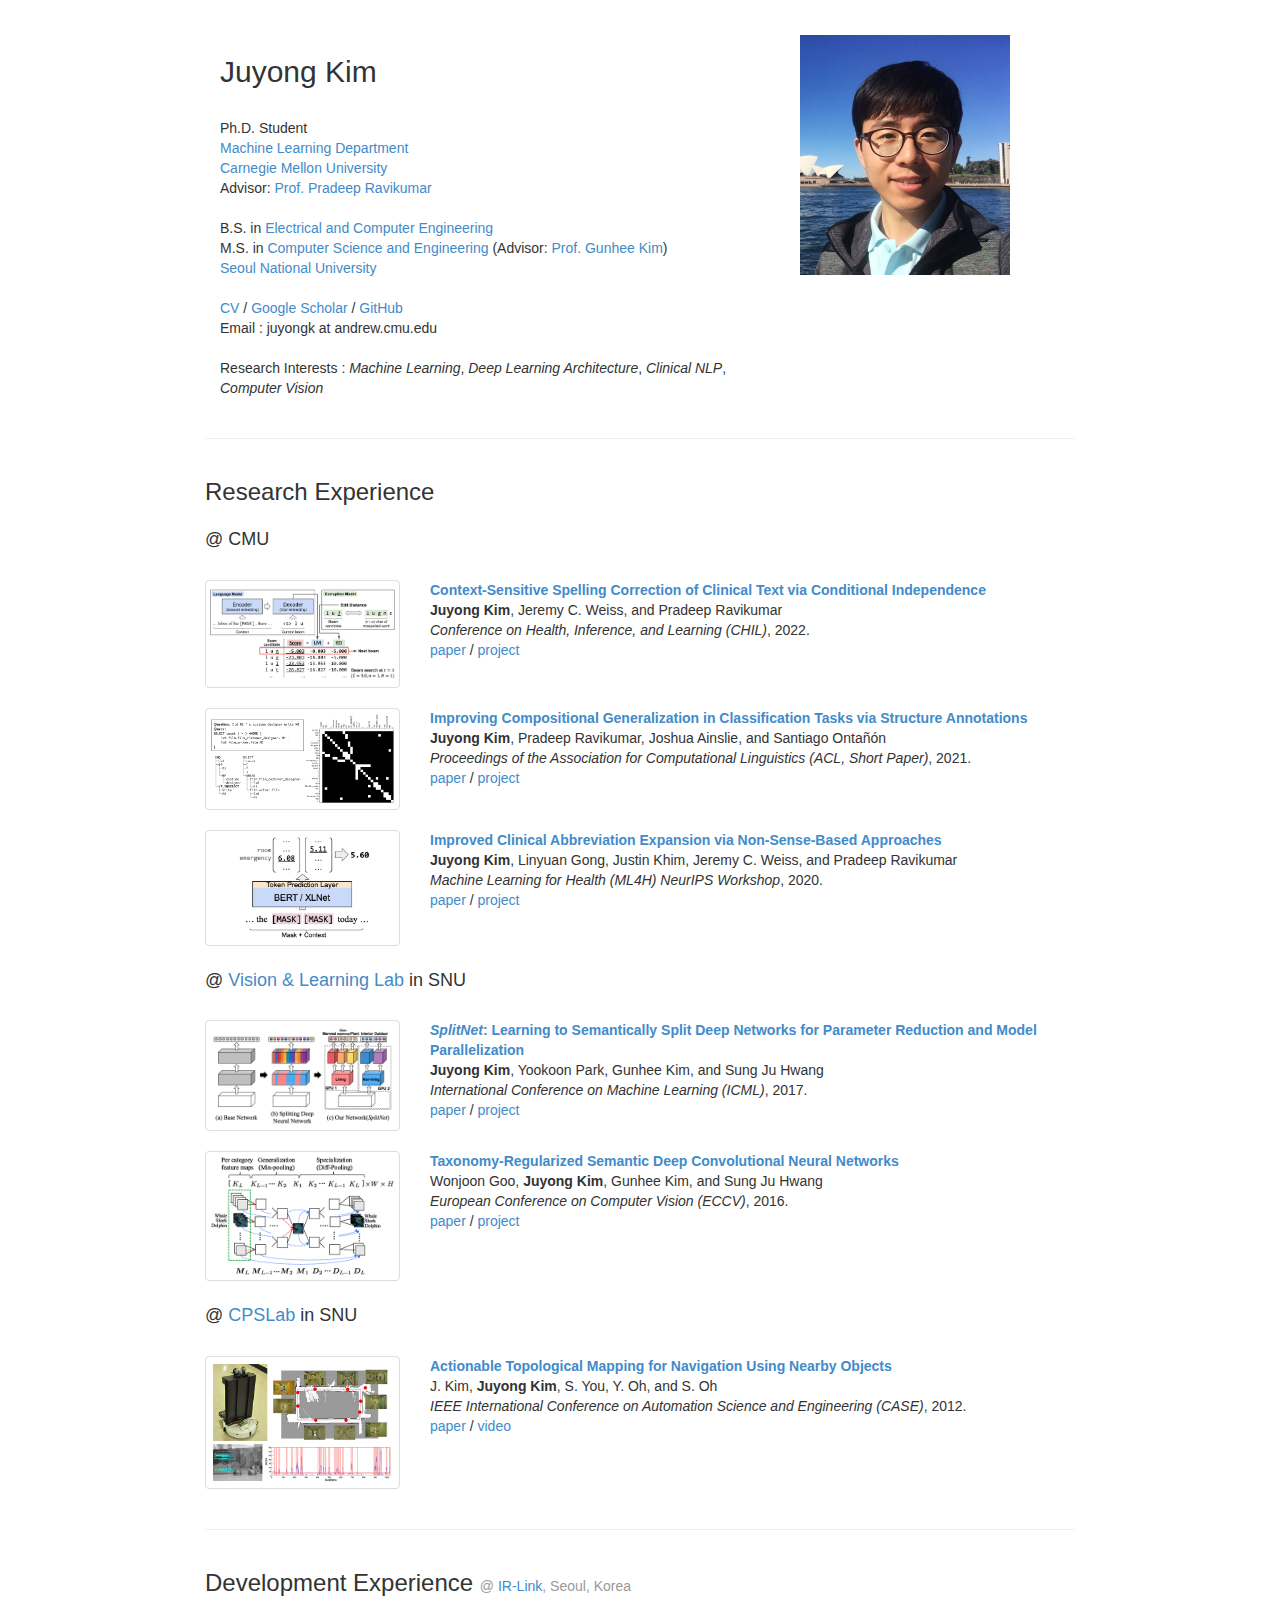
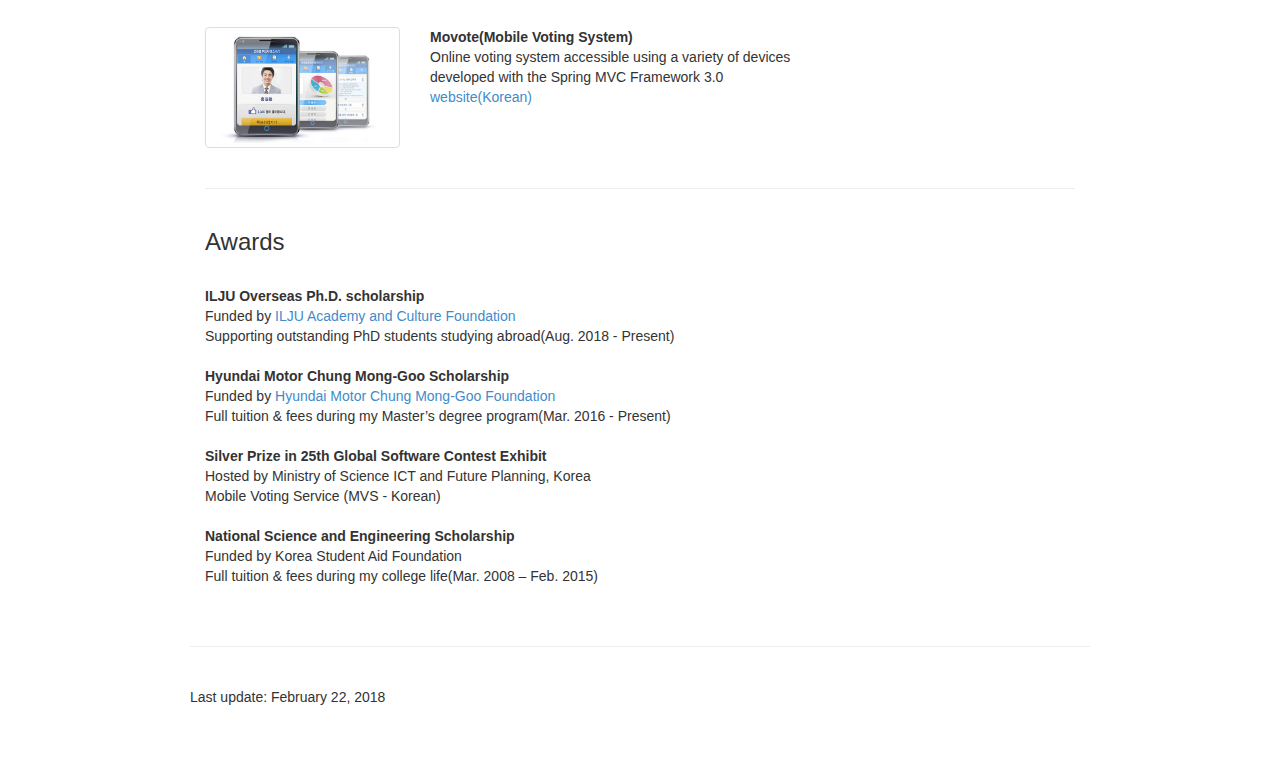
==== index.html @ 44b8b712 "Change the Google Analytics script" ====
<!DOCTYPE html>
<html lang="en">
  <head>
    <!-- Google tag (gtag.js) -->
    <script async src="https://www.googletagmanager.com/gtag/js?id=G-S543F03MK9"></script>
    <script>
      window.dataLayer = window.dataLayer || [];
      function gtag(){dataLayer.push(arguments);}
      gtag('js', new Date());

      gtag('config', 'G-S543F03MK9');
    </script>
    <!-- Google tag (gtag.js) -->


    <meta charset="utf-8">
    <meta name="viewport" content="width=device-width, initial-scale=1.0">
    <meta name="description" content="">
    <meta name="author" content="">
    <!-- <link rel="shortcut icon" href="../../assets/ico/favicon.png"> -->

    <title>Juyong Kim</title>

    <!-- Bootstrap core CSS -->
    <link href="css/bootstrap.css" rel="stylesheet">

    <!-- Custom styles for this template -->
    <link href="main.css" rel="stylesheet">
    <!--<script type="text/javascript" id="clustrmaps" src="//cdn.clustrmaps.com/map_v2.js?d=96_cPsU0hobTwkvz5TE65OElBK1GlwPvk51w9wGRAAQ"></script>-->

    <!-- HTML5 shim and Respond.js IE8 support of HTML5 elements and media queries -->
    <!--[if lt IE 9]>
      <script src="../../assets/js/html5shiv.js"></script>
      <script src="../../assets/js/respond.min.js"></script>
    <![endif]-->
  </head>

  <body>
    <div class="container">
		<br>

      <div class="row" style="padding: 15px 15px 0px 15px;">
        <div class="col-sm-8">
			<h2>Juyong Kim</h2>
			<br>
			Ph.D. Student<br>
			<a href="https://www.ml.cmu.edu/" target="">Machine Learning Department</a><br>
			<a href="https://www.cmu.edu/" target="_blank">Carnegie Mellon University</a><br>
			Advisor: <a href="https://www.cs.cmu.edu/~pradeepr/" target="_blank">Prof. Pradeep Ravikumar</a><br>
			<br>
			B.S. in <a href="http://ece.snu.ac.kr/en" target="_blank">Electrical and Computer Engineering</a><br>
      M.S. in <a href="http://cse.snu.ac.kr/en" target="_blank">Computer Science and Engineering</a> (Advisor: <a href="http://vision.snu.ac.kr/~gunhee/" target="_blank">Prof. Gunhee Kim</a>)<br>
			<a href="http://en.snu.ac.kr/" target="_blank">Seoul National University</a><br>
			<br>
			<a href="files/JuyongKim_CV_220331.pdf">CV</a> / <a href="https://scholar.google.com/citations?user=tvFPZ9kAAAAJ">Google Scholar</a> / <a href="https://github.com/dalgu90">GitHub</a> <br>
			Email : juyongk at andrew.cmu.edu<br>
			<br>
			Research Interests : <i>Machine Learning</i>, <i>Deep Learning Architecture</i>, <i>Clinical NLP</i>, <i>Computer Vision</i>
			<br>
		</div>
        <div class="col-sm-4">
			<img class="profile" src="imgs/jykim_170805.jpg"/>
		</div>
      </div>
      <!--
      <div class="row" style="padding: 0px 15px 0px 15px;">
        <div class="col-sm-12">
			I'm a Master student in Vision & Learning Lab at Computer Science Engineering, Seoul National University, doing research under supervision of <a href="http://www.cs.cmu.edu/~gunhee/">Gunhee Kim</a> and <a href="http://www.sungjuhwang.com/">Sung Ju Hwang</a>. My research interests cover <i>Artificial intelligence</i>, <i>Machine Learning</i>, <i>Deep Learning</i>, <i>Computer Vision</i>, <i>Robotics</i>, currently on applying semantic information to the Deep Convolutional Neural Network. Prior to working at the lab, I worked three years as a software engineer at IR-Link and ITWell, developing web and Windows applications. I received my B.S. degree in Electrical and Computer Engineering at Seoul National University.
        </div>
       </div>
       -->

      <hr>

	  <!-- <p class="text-warning" style="text-align: center;">Under Construction</p> -->
	  <!-- <hr> -->

      <h3>Research Experience</h3>
      <h4>@ CMU</h4>
      <br>
	  <div class="row">
		<div class="col-sm-3"><img class="thumbnail" src="imgs/thumb/cim.png"/></div>
		<div class="col-sm-9">
			<a href="https://proceedings.mlr.press/v174/kim22b/kim22b.pdf" target="_blank"><b>Context-Sensitive Spelling Correction of Clinical Text via Conditional Independence</b></a><br/>
			<b>Juyong Kim</b>, Jeremy C. Weiss, and Pradeep Ravikumar<br/>
			<em>Conference on Health, Inference, and Learning (CHIL)</em>, 2022.</br>
      <a href="https://proceedings.mlr.press/v174/kim22b/kim22b.pdf" target="_blank">paper</a> / <a href="https://github.com/dalgu90/cim-misspelling" target="_blank">project</a>
		</div>
      </div>
	  <div class="row">
		<div class="col-sm-3"><img class="thumbnail" src="imgs/thumb/comp_gen.png"/></div>
		<div class="col-sm-9">
			<a href="https://arxiv.org/pdf/2106.10434.pdf"><b>Improving Compositional Generalization in Classification Tasks via Structure Annotations</b></a><br/>
			<b>Juyong Kim</b>, Pradeep Ravikumar, Joshua Ainslie, and Santiago Ontañón<br/>
			<em>Proceedings of the Association for Computational Linguistics (ACL, Short Paper)</em>, 2021.</br>
			<a href="https://arxiv.org/pdf/2106.10434.pdf" target="_blank">paper</a> / <a href="#">project</a>
		</div>
      </div>
	  <div class="row">
		<div class="col-sm-3"><img class="thumbnail" src="imgs/thumb/abbr_exp.png"/></div>
		<div class="col-sm-9">
			<a href="https://github.com/dalgu90/abbr-exp-ml4h" target="_blank"><b>Improved Clinical Abbreviation Expansion via Non-Sense-Based Approaches</b></a><br/>
			<b>Juyong Kim</b>, Linyuan Gong, Justin Khim, Jeremy C. Weiss, and Pradeep Ravikumar<br/>
			<em>Machine Learning for Health (ML4H) NeurIPS Workshop</em>, 2020.</br>
			<a href="http://proceedings.mlr.press/v136/kim20a/kim20a.pdf" target="_blank">paper</a> / <a href="https://github.com/dalgu90/abbr-exp-ml4h" target="_blank">project</a>
		</div>
      </div>
      <h4>@ <a href="http://vision.snu.ac.kr/" target="_blank">Vision & Learning Lab</a> in SNU</h4>
      <br>
	  <div class="row">
		<div class="col-sm-3"><img class="thumbnail" src="imgs/thumb/splitnet.png"/></div>
		<div class="col-sm-9">
			<a href="http://vision.snu.ac.kr/projects/splitnet" target="_blank"><b><em>SplitNet</em>: Learning to Semantically Split Deep Networks for Parameter Reduction and Model Parallelization</b></a><br/>
			<b>Juyong Kim</b>, Yookoon Park, Gunhee Kim, and Sung Ju Hwang <br/>
			<em>International Conference on Machine Learning (ICML)</em>, 2017.</br>
			<a href="http://proceedings.mlr.press/v70/kim17b/kim17b.pdf" target="_blank">paper</a> / <a href="http://vision.snu.ac.kr/projects/splitnet" target="_blank">project</a>
		</div>
      </div>
	  <div class="row">
		<div class="col-sm-3"><img class="thumbnail" src="imgs/thumb/taxonomy.png"/></div>
		<div class="col-sm-9">
			<a href="https://github.com/hiwonjoon/eccv16-taxonomy" target="_blank"><b>Taxonomy-Regularized Semantic Deep Convolutional Neural Networks</b></a><br/>
			Wonjoon Goo, <b>Juyong Kim</b>, Gunhee Kim, and Sung Ju Hwang <br/>
			<em>European Conference on Computer Vision (ECCV)</em>, 2016.</br>
			<a href="files/eccv16_taxonomy.pdf" target="_blank">paper</a> / <a href="https://github.com/hiwonjoon/eccv16-taxonomy" target="_blank">project</a>
		</div>
      </div>
      <h4>@ <a href="http://cpslab.snu.ac.kr/" target="_blank">CPSLab</a> in SNU</h4>
      <br>
	  <div class="row">
		<div class="col-sm-3"><img class="thumbnail" src="imgs/thumb/atm.jpg"/></div>
		<div class="col-sm-9">
			<a href="http://ieeexplore.ieee.org/xpl/articleDetails.jsp?tp=&arnumber=6386367" target="_blank"><b>Actionable Topological Mapping for Navigation Using Nearby Objects</b></a><br/>
			J. Kim, <b>Juyong Kim</b>, S. You, Y. Oh, and S. Oh<br/>
			<em>IEEE International Conference on Automation Science and Engineering (CASE)</em>, 2012.</br>
			<a href="files/case2012_atm.pdf" target="_blank">paper</a> / <a href="http://www.youtube.com/watch?v=AiF22H_6h3o" target="_blank">video</a>
		</div>
      </div>

      <hr>

      <h3>Development Experience <small>@ <a href="http://english.irlink.co.kr/IRLINKWEB_ENG/index.jsp" target="_blank">IR-Link</a>, Seoul, Korea</small></h3>
      <br>
	  <div class="row">
		<div class="col-sm-3"><img class="thumbnail" src="imgs/thumb/MVS.jpg"/></div>
		<div class="col-sm-9">
			<b>Movote(Mobile Voting System)</b><br/>
			Online voting system accessible using a variety of devices<br/>
			developed with the Spring MVC Framework 3.0<br/>
			<a href="http://www.movote.co.kr/" target="_blank">website(Korean)</a>
		</div>
      </div>

      <hr>

      <h3>Awards</h3>
      <br>
	  <div class="row">
		<!-- <div class="col-sm-3">img</div> -->
		<div class="col-sm-12">
			<b>ILJU Overseas Ph.D. scholarship</b><br/>
			Funded by <a href="https://www.iljufoundation.org/" target="_blank">ILJU Academy and Culture Foundation</a><br/>
			Supporting outstanding PhD students studying abroad(Aug. 2018 - Present)
		</div>
      </div>
	  <div class="row">
		<!-- <div class="col-sm-3">img</div> -->
		<div class="col-sm-12">
			<b>Hyundai Motor Chung Mong-Goo Scholarship</b><br/>
			Funded by <a href="http://www.hyundai-cmkfoundation.org/" target="_blank">Hyundai Motor Chung Mong-Goo Foundation</a><br/>
			Full tuition & fees during my Master’s degree program(Mar. 2016 - Present)
		</div>
      </div>
	  <div class="row">
		<!-- <div class="col-sm-3">img</div> -->
		<div class="col-sm-12">
			<b>Silver Prize in 25th Global Software Contest Exhibit</b><br/>
			Hosted by Ministry of Science ICT and Future Planning, Korea<br/>
			Mobile Voting Service (MVS - Korean)
		</div>
      </div>
	  <div class="row">
		<!-- <div class="col-sm-3">img</div> -->
		<div class="col-sm-12">
			<b>National Science and Engineering Scholarship</b><br/>
			Funded by Korea Student Aid Foundation<br/>
			Full tuition & fees during my college life(Mar. 2008 – Feb. 2015)
		</div>
      </div>
	  <div class="row">

      <hr>

      <footer>
        <p>Last update: February 22, 2018</p>
      </footer>
    </div> <!-- /container -->


    <!-- Bootstrap core JavaScript
    ================================================== -->
    <!-- Placed at the end of the document so the pages load faster -->
	<script src="js/jquery-1.11.2.min.js"></script>
	<script src="js/bootstrap.min.js"></script>
  <a href="https://clustrmaps.com/site/19vmv" title="Visit tracker"><img src="//clustrmaps.com/map_v2.png?cl=ffffff&w=a&t=n&d=96_cPsU0hobTwkvz5TE65OElBK1GlwPvk51w9wGRAAQ" width="0" height="0"/></a>
  </body>
</html>
---- main.css ----
.container {
  max-width: 900px;
  padding-left: 15px;
  padding-right: 15px;
}

h4 {
  margin-top: 25px;
}
.row {
  margin-bottom: 20px;
}
.row .row {
  margin-top: 10px;
  margin-bottom: 0;
}

hr {
  margin-top: 40px;
  margin-bottom: 40px;
}

.profile{
	width:210px;
}
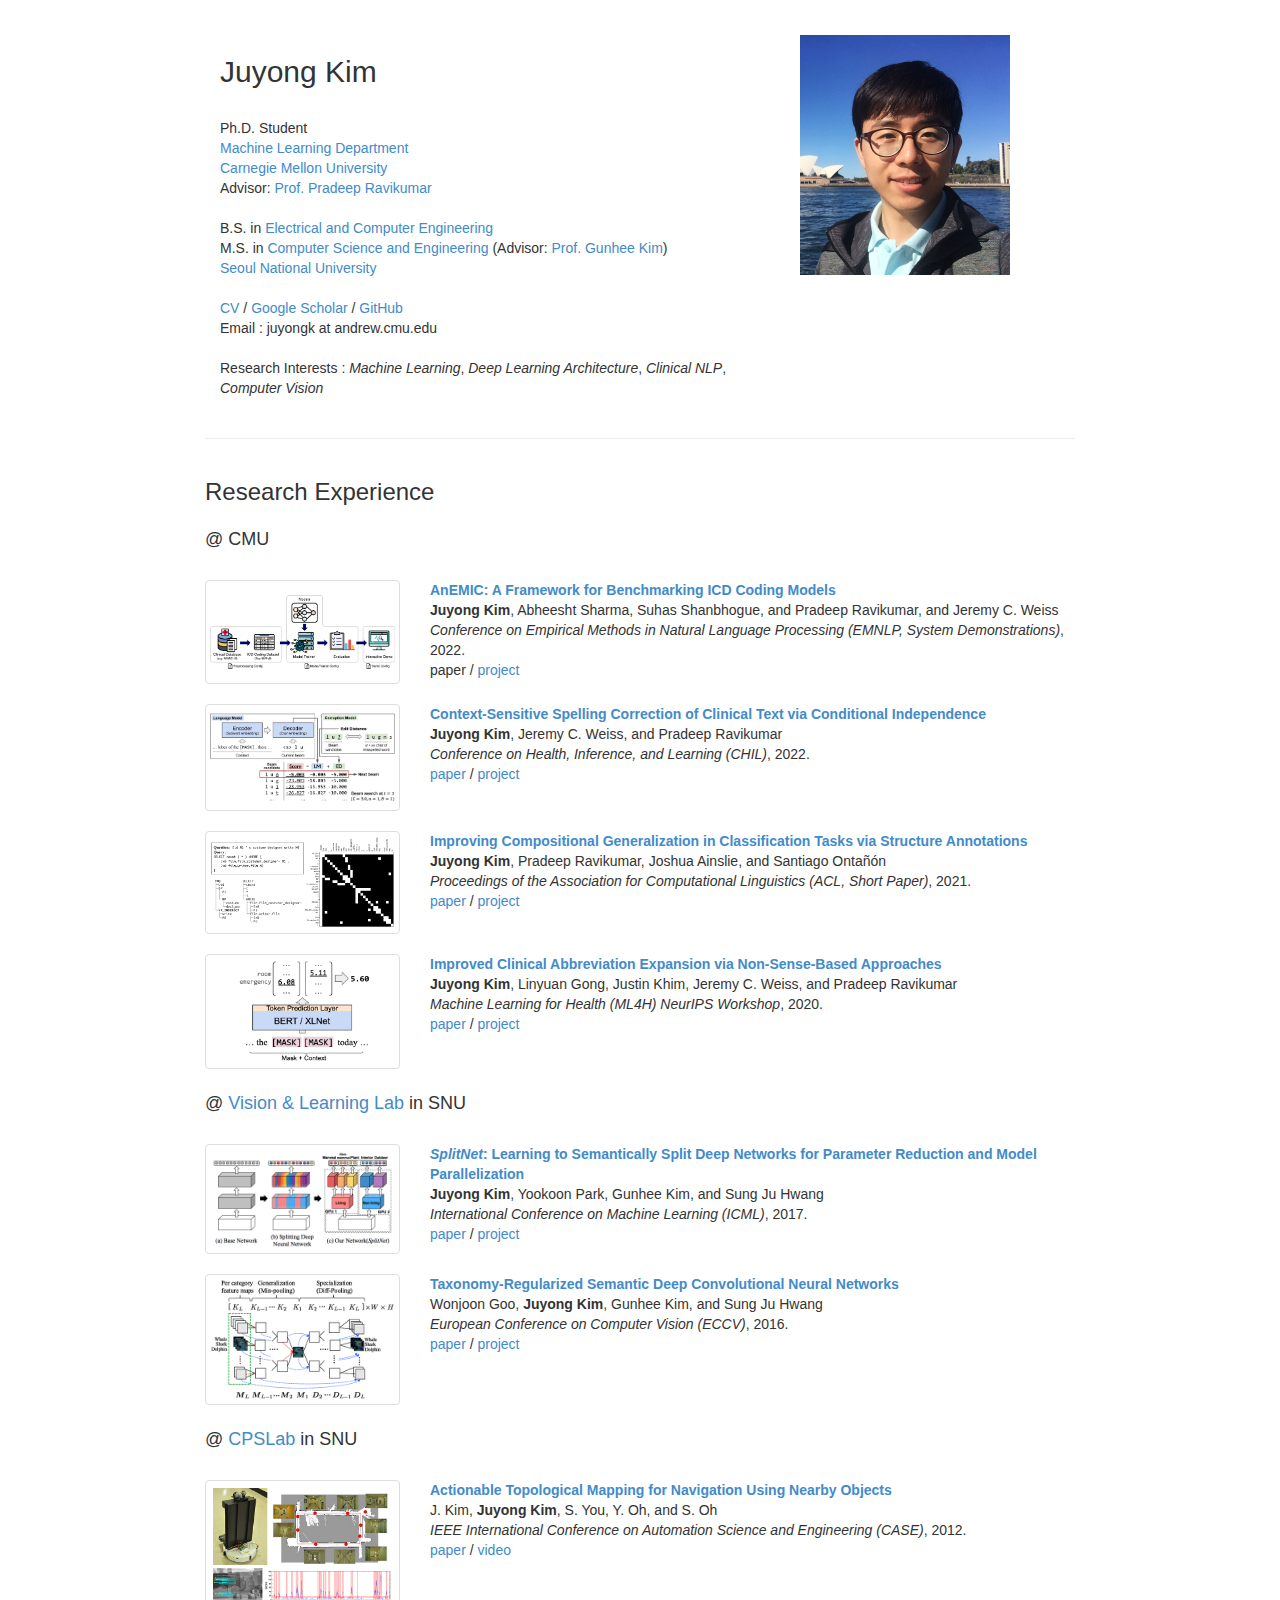
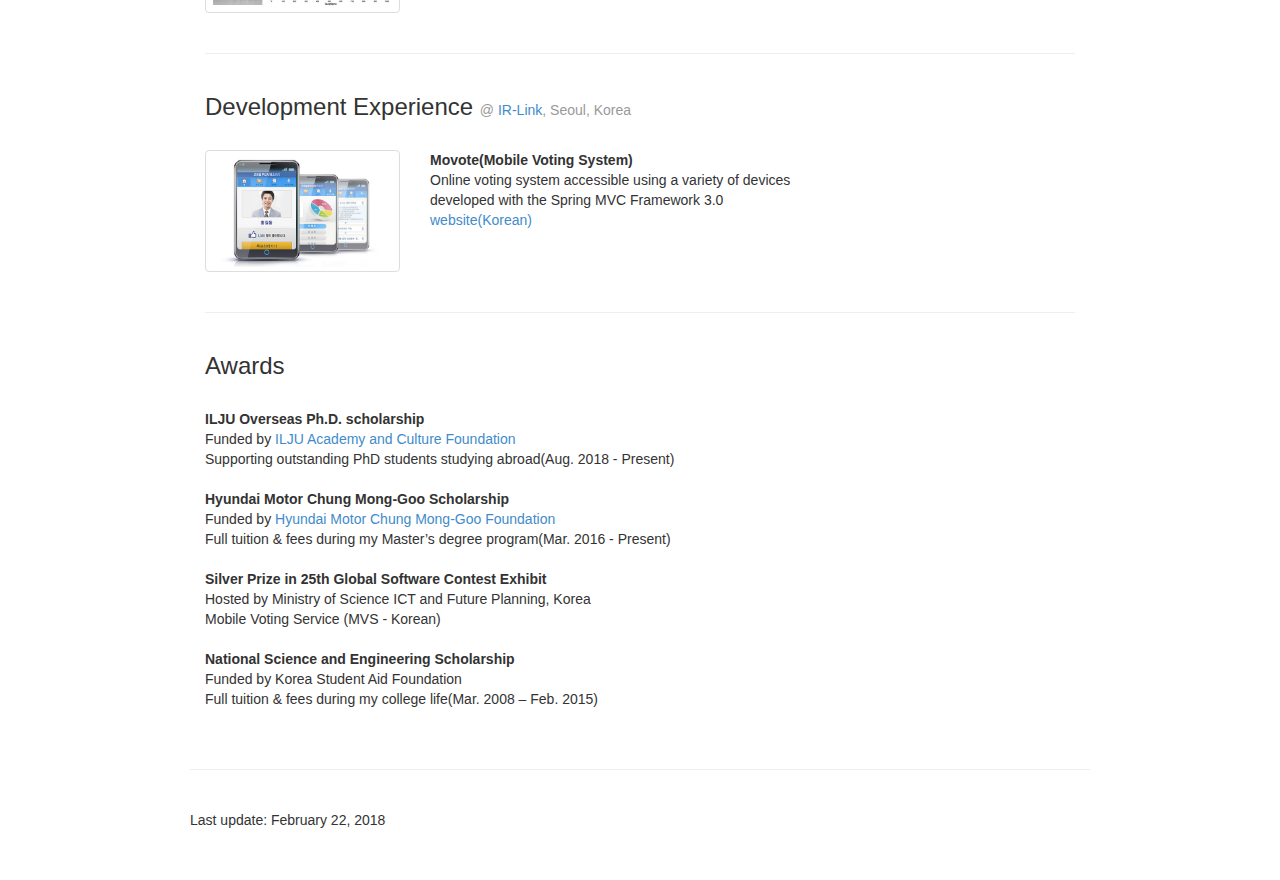
==== commit cfd8107f: "Add AnEMIC paper without paper link" ====
--- a/index.html
+++ b/index.html
@@ -80,6 +80,15 @@
       <h4>@ CMU</h4>
       <br>
 	  <div class="row">
+		<div class="col-sm-3"><img class="thumbnail" src="imgs/thumb/anemic.png"/></div>
+		<div class="col-sm-9">
+			<a href="https://github.com/dalgu90/icd-coding-benchmark" target="_blank"><b>AnEMIC: A Framework for Benchmarking ICD Coding Models</b></a><br/>
+			<b>Juyong Kim</b>, Abheesht Sharma, Suhas Shanbhogue, and Pradeep Ravikumar, and Jeremy C. Weiss<br/>
+			<em>Conference on Empirical Methods in Natural Language Processing (EMNLP, System Demonstrations)</em>, 2022.</br>
+      paper / <a href="https://github.com/dalgu90/icd-coding-benchmark" target="_blank">project</a>
+		</div>
+      </div>
+	  <div class="row">
 		<div class="col-sm-3"><img class="thumbnail" src="imgs/thumb/cim.png"/></div>
 		<div class="col-sm-9">
 			<a href="https://proceedings.mlr.press/v174/kim22b/kim22b.pdf" target="_blank"><b>Context-Sensitive Spelling Correction of Clinical Text via Conditional Independence</b></a><br/>
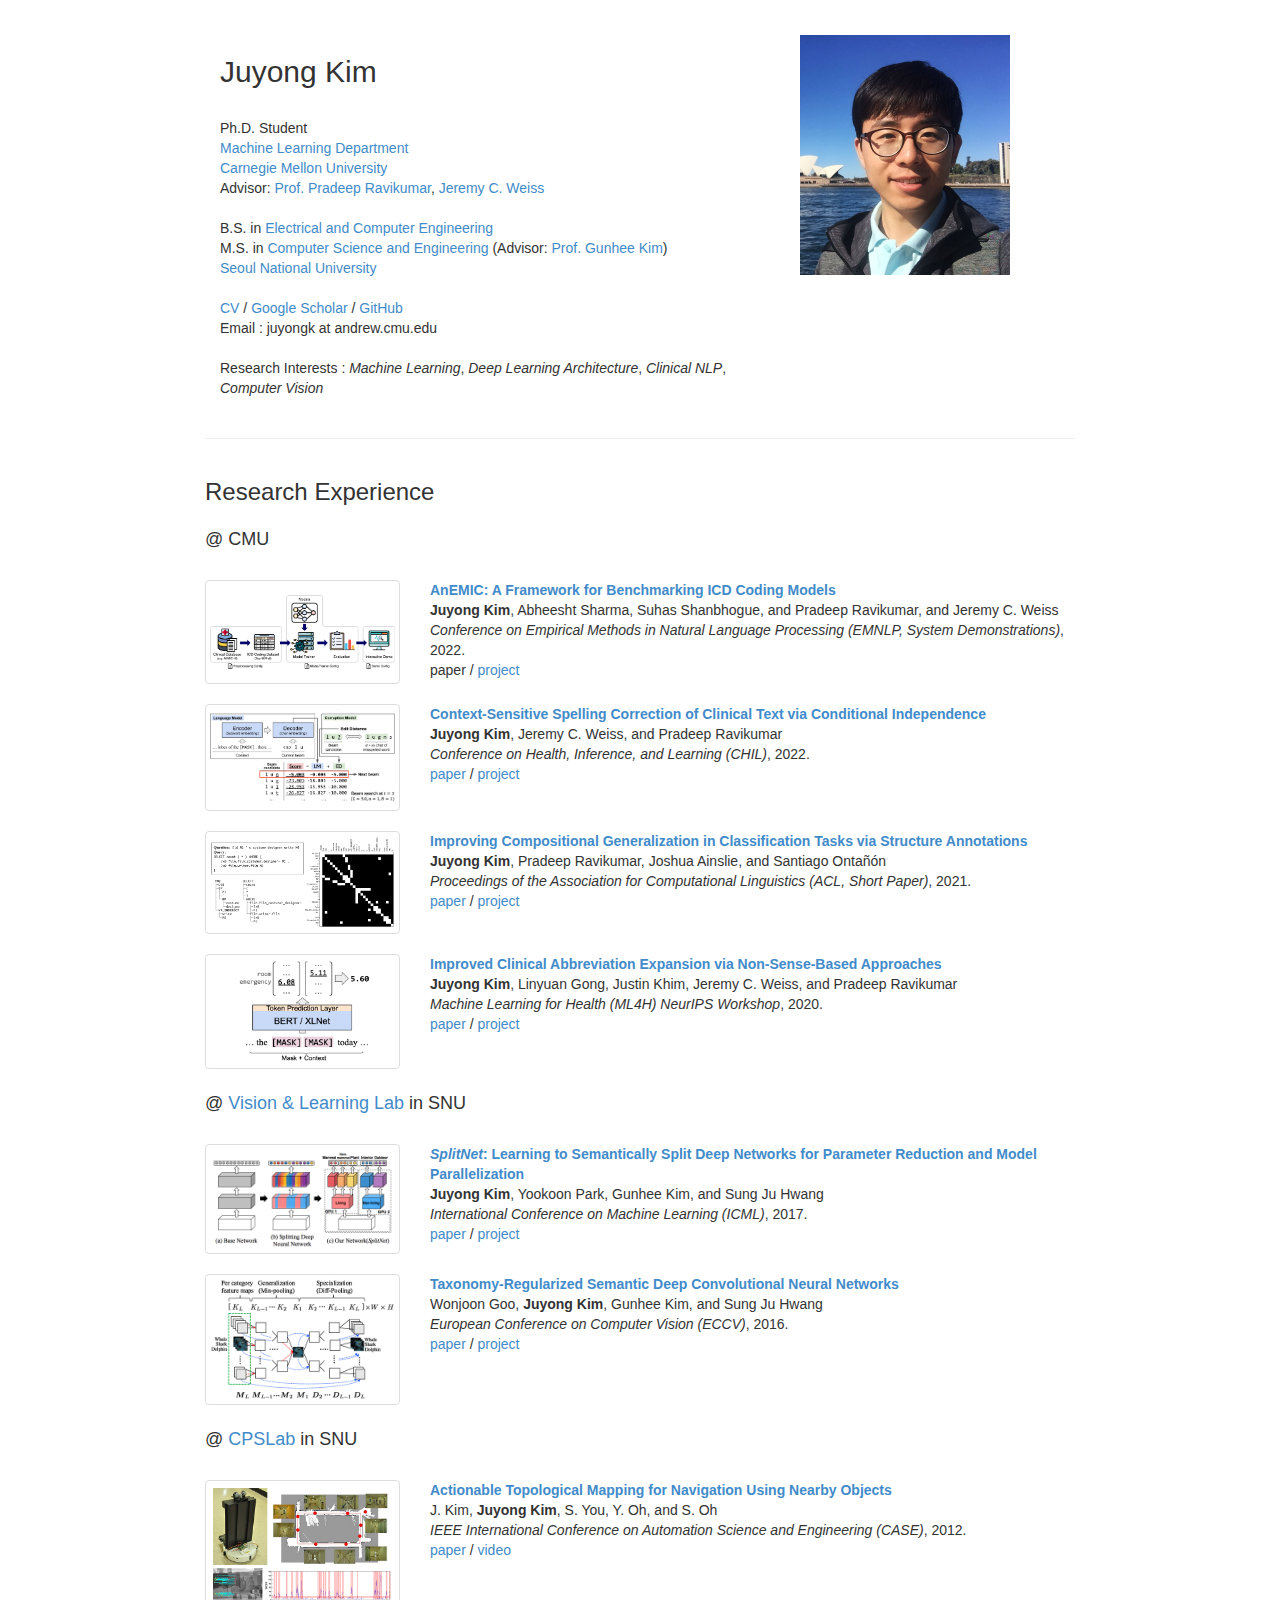
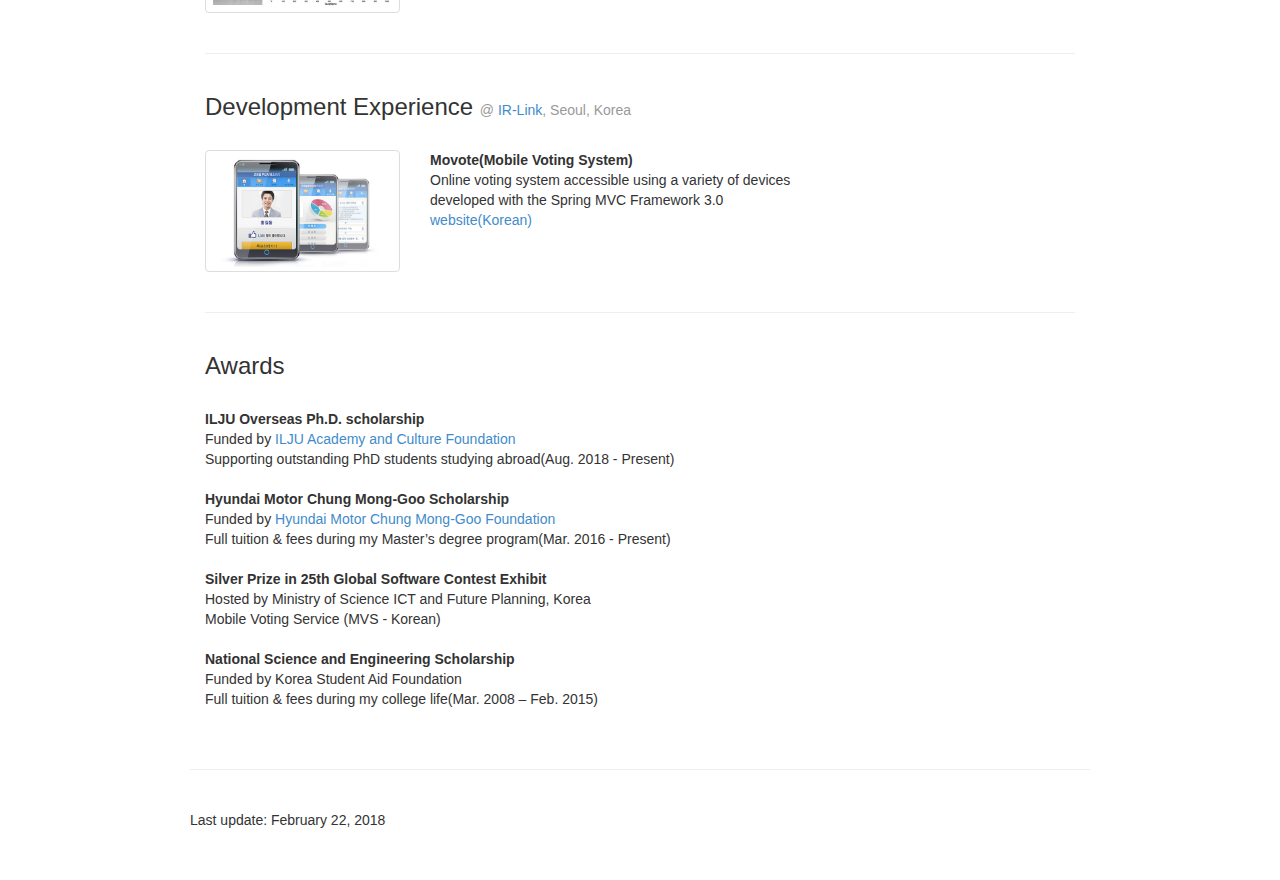
==== commit af048f6f: "Add Jeremy to advisor" ====
--- a/index.html
+++ b/index.html
@@ -47,13 +47,13 @@
 			Ph.D. Student<br>
 			<a href="https://www.ml.cmu.edu/" target="">Machine Learning Department</a><br>
 			<a href="https://www.cmu.edu/" target="_blank">Carnegie Mellon University</a><br>
-			Advisor: <a href="https://www.cs.cmu.edu/~pradeepr/" target="_blank">Prof. Pradeep Ravikumar</a><br>
+			Advisor: <a href="https://www.cs.cmu.edu/~pradeepr/" target="_blank">Prof. Pradeep Ravikumar</a>, <a href="https://www.nlm.nih.gov/research/researchstaff/WeissJeremy.html" target="_blank">Jeremy C. Weiss</a><br>
 			<br>
 			B.S. in <a href="http://ece.snu.ac.kr/en" target="_blank">Electrical and Computer Engineering</a><br>
       M.S. in <a href="http://cse.snu.ac.kr/en" target="_blank">Computer Science and Engineering</a> (Advisor: <a href="http://vision.snu.ac.kr/~gunhee/" target="_blank">Prof. Gunhee Kim</a>)<br>
 			<a href="http://en.snu.ac.kr/" target="_blank">Seoul National University</a><br>
 			<br>
-			<a href="files/JuyongKim_CV_220331.pdf">CV</a> / <a href="https://scholar.google.com/citations?user=tvFPZ9kAAAAJ">Google Scholar</a> / <a href="https://github.com/dalgu90">GitHub</a> <br>
+			<a href="files/JuyongKim_CV_230120.pdf">CV</a> / <a href="https://scholar.google.com/citations?user=tvFPZ9kAAAAJ">Google Scholar</a> / <a href="https://github.com/dalgu90">GitHub</a> <br>
 			Email : juyongk at andrew.cmu.edu<br>
 			<br>
 			Research Interests : <i>Machine Learning</i>, <i>Deep Learning Architecture</i>, <i>Clinical NLP</i>, <i>Computer Vision</i>
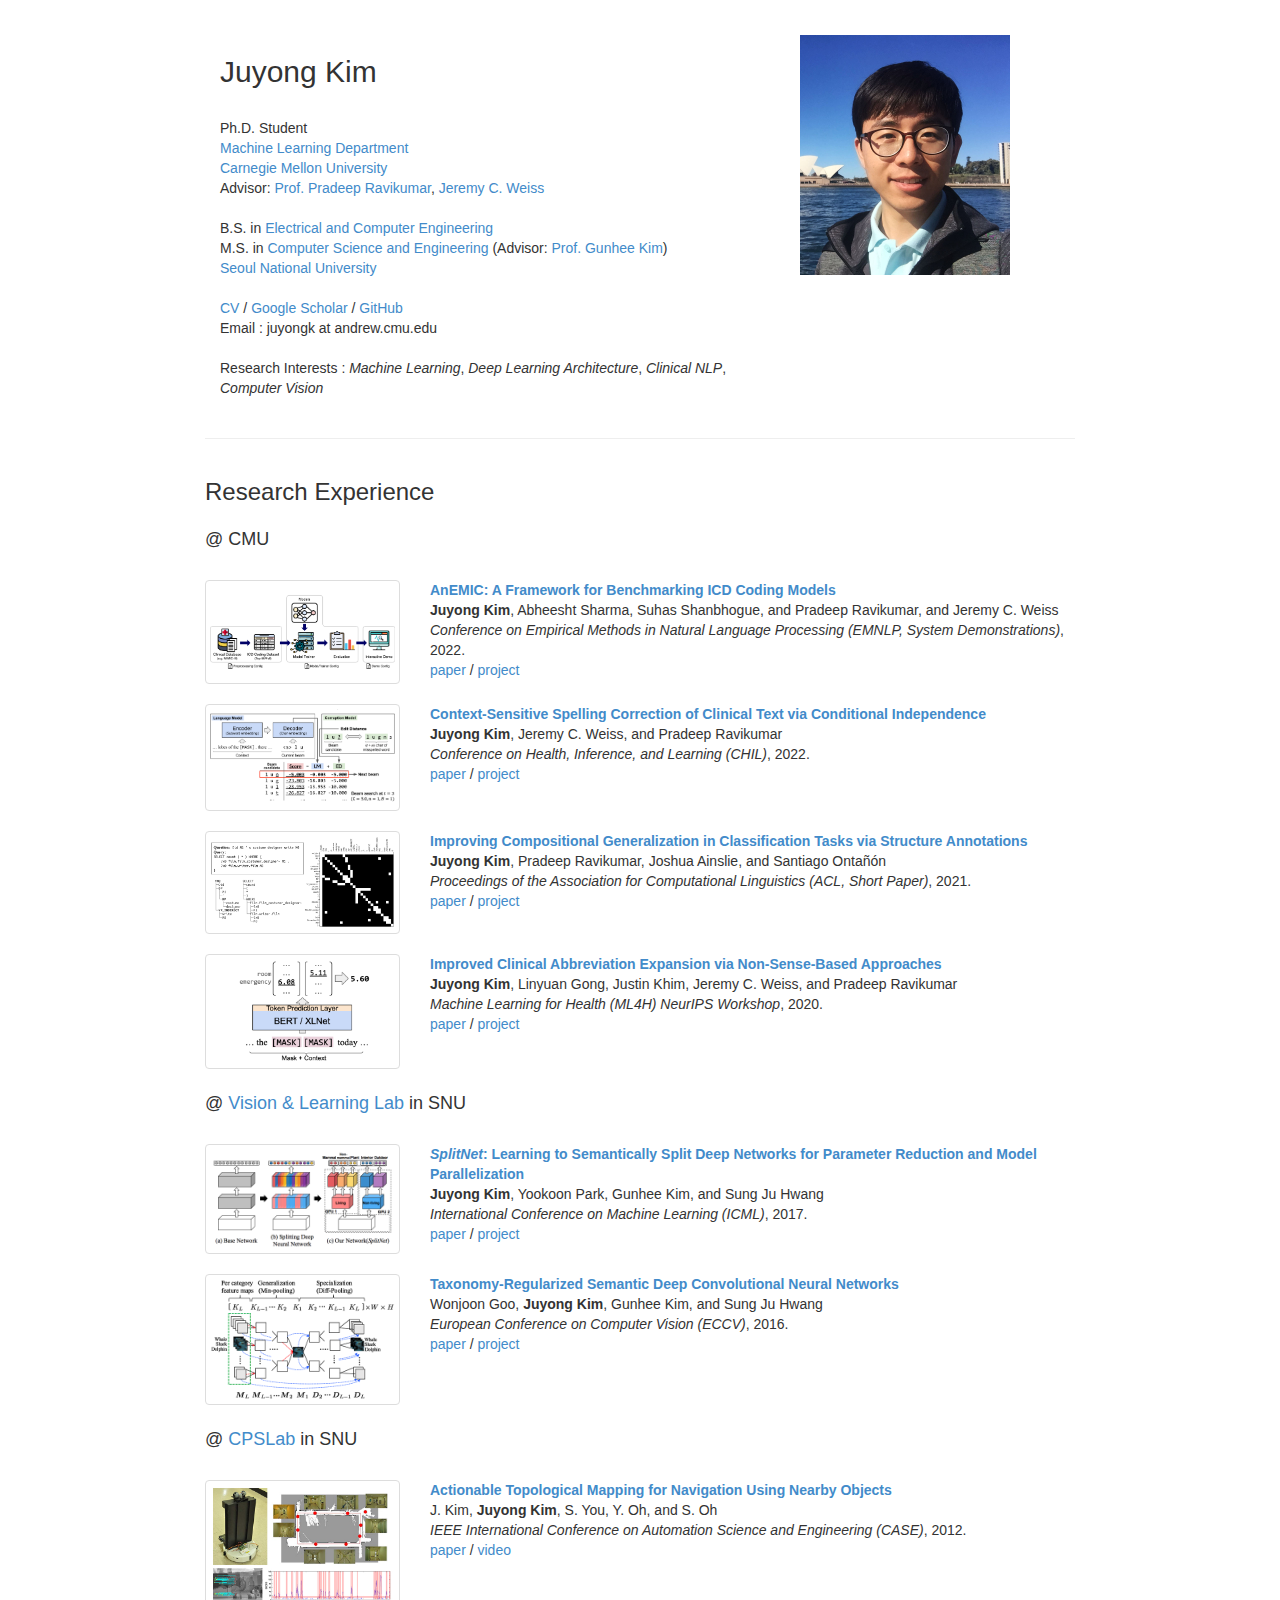
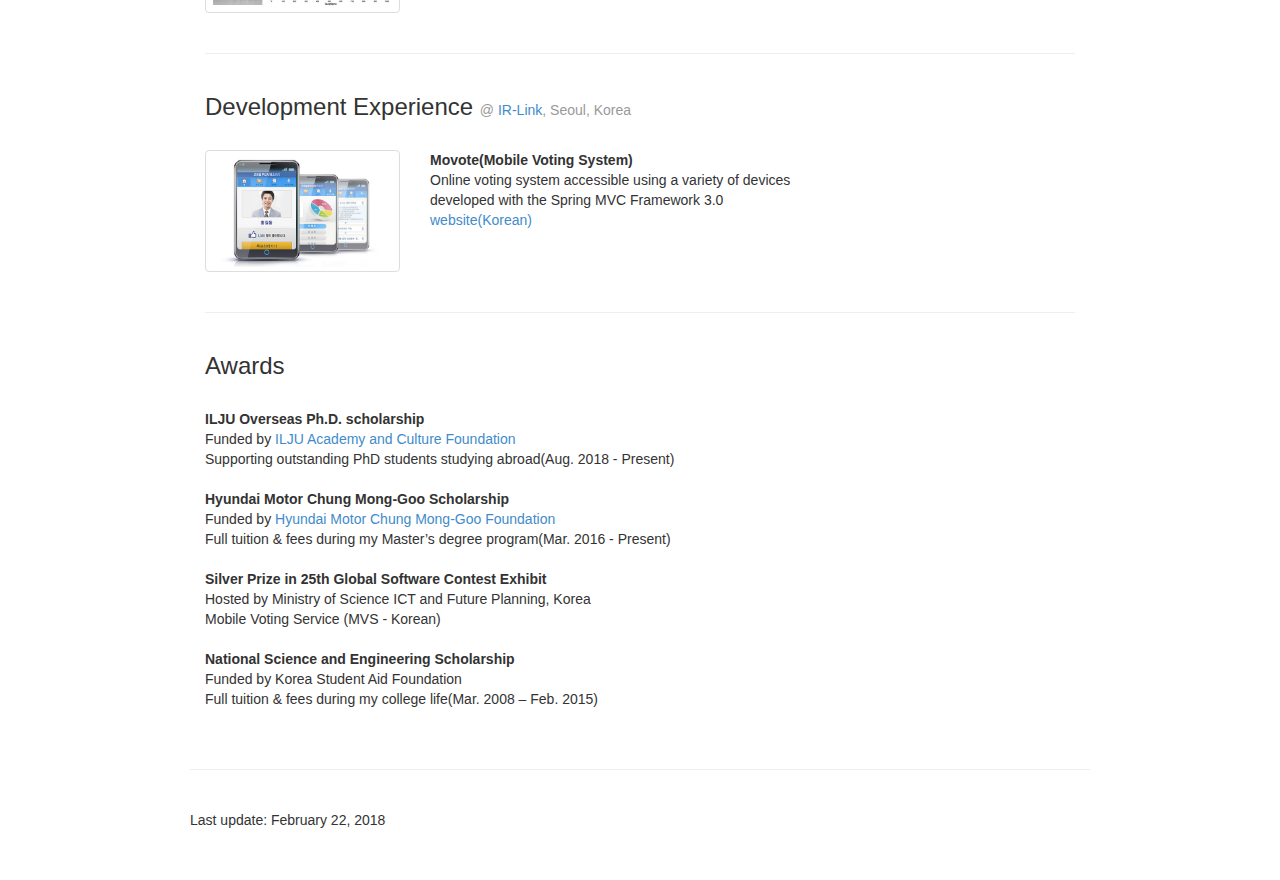
==== commit cb3e5e1d: "Update AnEMIC paper link and other links" ====
--- a/index.html
+++ b/index.html
@@ -82,16 +82,16 @@
 	  <div class="row">
 		<div class="col-sm-3"><img class="thumbnail" src="imgs/thumb/anemic.png"/></div>
 		<div class="col-sm-9">
-			<a href="https://github.com/dalgu90/icd-coding-benchmark" target="_blank"><b>AnEMIC: A Framework for Benchmarking ICD Coding Models</b></a><br/>
+			<a href="https://aclanthology.org/2022.emnlp-demos.11/" target="_blank"><b>AnEMIC: A Framework for Benchmarking ICD Coding Models</b></a><br/>
 			<b>Juyong Kim</b>, Abheesht Sharma, Suhas Shanbhogue, and Pradeep Ravikumar, and Jeremy C. Weiss<br/>
 			<em>Conference on Empirical Methods in Natural Language Processing (EMNLP, System Demonstrations)</em>, 2022.</br>
-      paper / <a href="https://github.com/dalgu90/icd-coding-benchmark" target="_blank">project</a>
+      <a href="https://aclanthology.org/2022.emnlp-demos.11.pdf" target="_blank">paper</a> / <a href="https://github.com/dalgu90/icd-coding-benchmark" target="_blank">project</a>
 		</div>
       </div>
 	  <div class="row">
 		<div class="col-sm-3"><img class="thumbnail" src="imgs/thumb/cim.png"/></div>
 		<div class="col-sm-9">
-			<a href="https://proceedings.mlr.press/v174/kim22b/kim22b.pdf" target="_blank"><b>Context-Sensitive Spelling Correction of Clinical Text via Conditional Independence</b></a><br/>
+			<a href="https://proceedings.mlr.press/v174/kim22b.html" target="_blank"><b>Context-Sensitive Spelling Correction of Clinical Text via Conditional Independence</b></a><br/>
 			<b>Juyong Kim</b>, Jeremy C. Weiss, and Pradeep Ravikumar<br/>
 			<em>Conference on Health, Inference, and Learning (CHIL)</em>, 2022.</br>
       <a href="https://proceedings.mlr.press/v174/kim22b/kim22b.pdf" target="_blank">paper</a> / <a href="https://github.com/dalgu90/cim-misspelling" target="_blank">project</a>
@@ -100,16 +100,16 @@
 	  <div class="row">
 		<div class="col-sm-3"><img class="thumbnail" src="imgs/thumb/comp_gen.png"/></div>
 		<div class="col-sm-9">
-			<a href="https://arxiv.org/pdf/2106.10434.pdf"><b>Improving Compositional Generalization in Classification Tasks via Structure Annotations</b></a><br/>
+			<a href="https://aclanthology.org/2021.acl-short.81/"><b>Improving Compositional Generalization in Classification Tasks via Structure Annotations</b></a><br/>
 			<b>Juyong Kim</b>, Pradeep Ravikumar, Joshua Ainslie, and Santiago Ontañón<br/>
 			<em>Proceedings of the Association for Computational Linguistics (ACL, Short Paper)</em>, 2021.</br>
-			<a href="https://arxiv.org/pdf/2106.10434.pdf" target="_blank">paper</a> / <a href="#">project</a>
+			<a href="https://aclanthology.org/2021.acl-short.81.pdf" target="_blank">paper</a> / <a href="#">project</a>
 		</div>
       </div>
 	  <div class="row">
 		<div class="col-sm-3"><img class="thumbnail" src="imgs/thumb/abbr_exp.png"/></div>
 		<div class="col-sm-9">
-			<a href="https://github.com/dalgu90/abbr-exp-ml4h" target="_blank"><b>Improved Clinical Abbreviation Expansion via Non-Sense-Based Approaches</b></a><br/>
+			<a href="https://proceedings.mlr.press/v136/kim20a.html" target="_blank"><b>Improved Clinical Abbreviation Expansion via Non-Sense-Based Approaches</b></a><br/>
 			<b>Juyong Kim</b>, Linyuan Gong, Justin Khim, Jeremy C. Weiss, and Pradeep Ravikumar<br/>
 			<em>Machine Learning for Health (ML4H) NeurIPS Workshop</em>, 2020.</br>
 			<a href="http://proceedings.mlr.press/v136/kim20a/kim20a.pdf" target="_blank">paper</a> / <a href="https://github.com/dalgu90/abbr-exp-ml4h" target="_blank">project</a>
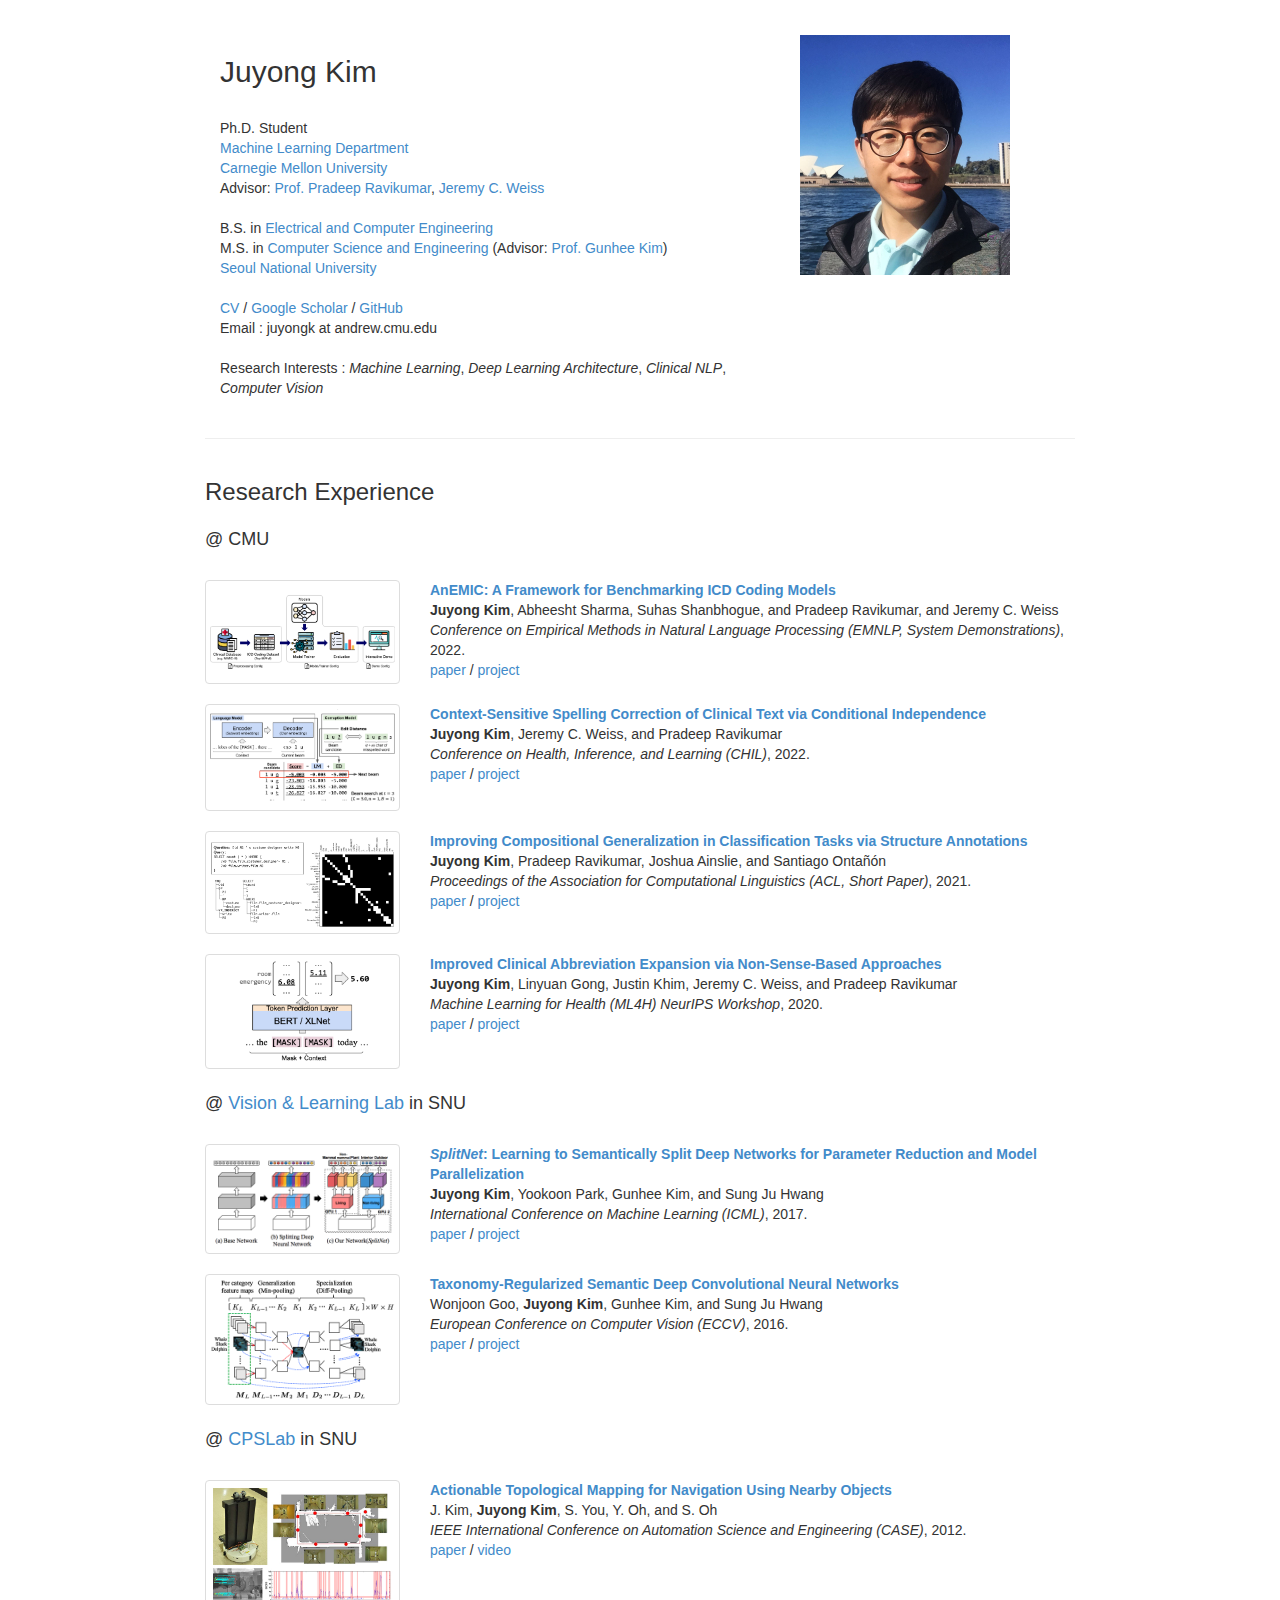
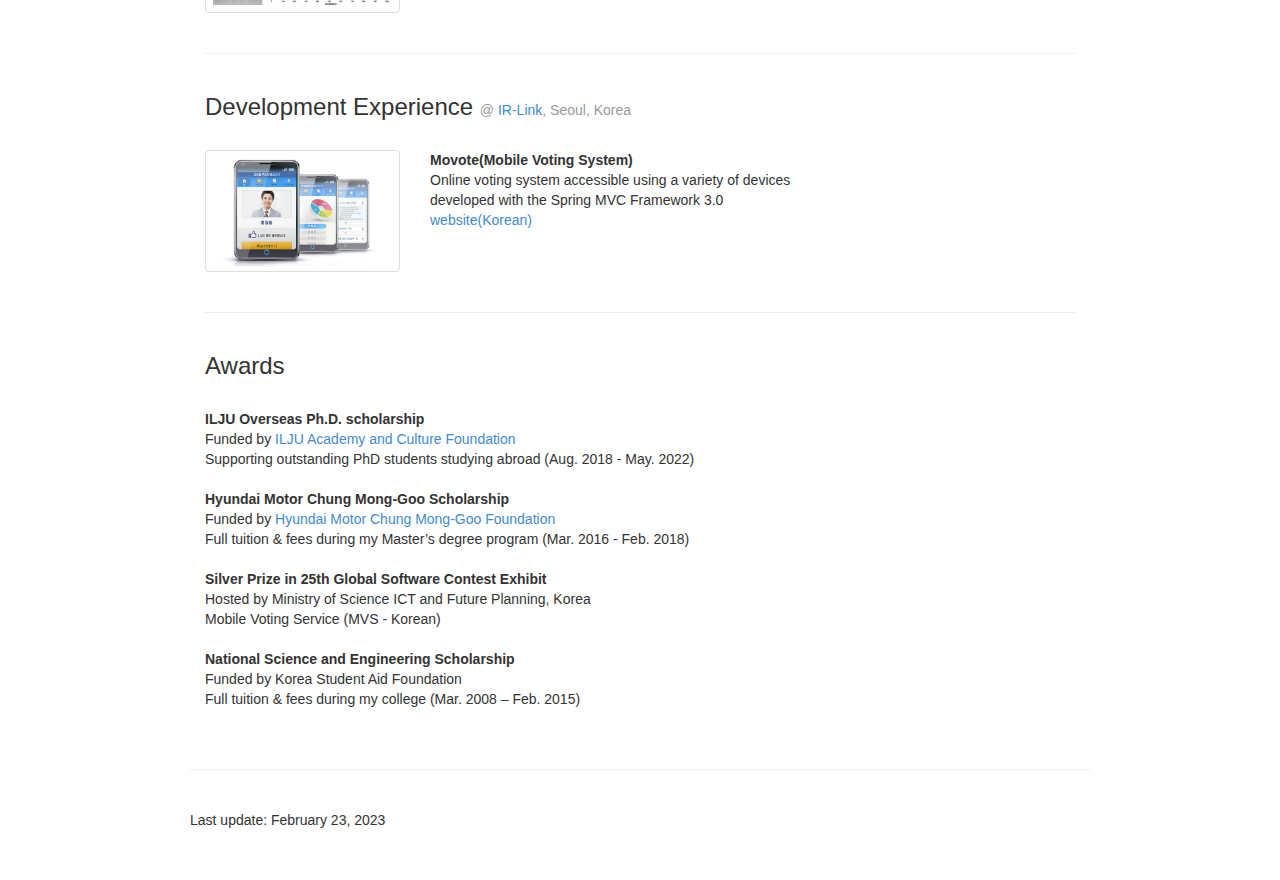
==== commit 10f168ef: "Minor edit" ====
--- a/index.html
+++ b/index.html
@@ -170,7 +170,7 @@
 		<div class="col-sm-12">
 			<b>ILJU Overseas Ph.D. scholarship</b><br/>
 			Funded by <a href="https://www.iljufoundation.org/" target="_blank">ILJU Academy and Culture Foundation</a><br/>
-			Supporting outstanding PhD students studying abroad(Aug. 2018 - Present)
+			Supporting outstanding PhD students studying abroad (Aug. 2018 - May. 2022)
 		</div>
       </div>
 	  <div class="row">
@@ -178,7 +178,7 @@
 		<div class="col-sm-12">
 			<b>Hyundai Motor Chung Mong-Goo Scholarship</b><br/>
 			Funded by <a href="http://www.hyundai-cmkfoundation.org/" target="_blank">Hyundai Motor Chung Mong-Goo Foundation</a><br/>
-			Full tuition & fees during my Master’s degree program(Mar. 2016 - Present)
+			Full tuition & fees during my Master’s degree program (Mar. 2016 - Feb. 2018)
 		</div>
       </div>
 	  <div class="row">
@@ -194,7 +194,7 @@
 		<div class="col-sm-12">
 			<b>National Science and Engineering Scholarship</b><br/>
 			Funded by Korea Student Aid Foundation<br/>
-			Full tuition & fees during my college life(Mar. 2008 – Feb. 2015)
+			Full tuition & fees during my college (Mar. 2008 – Feb. 2015)
 		</div>
       </div>
 	  <div class="row">
@@ -202,7 +202,7 @@
       <hr>
 
       <footer>
-        <p>Last update: February 22, 2018</p>
+        <p>Last update: February 23, 2023</p>
       </footer>
     </div> <!-- /container -->
 
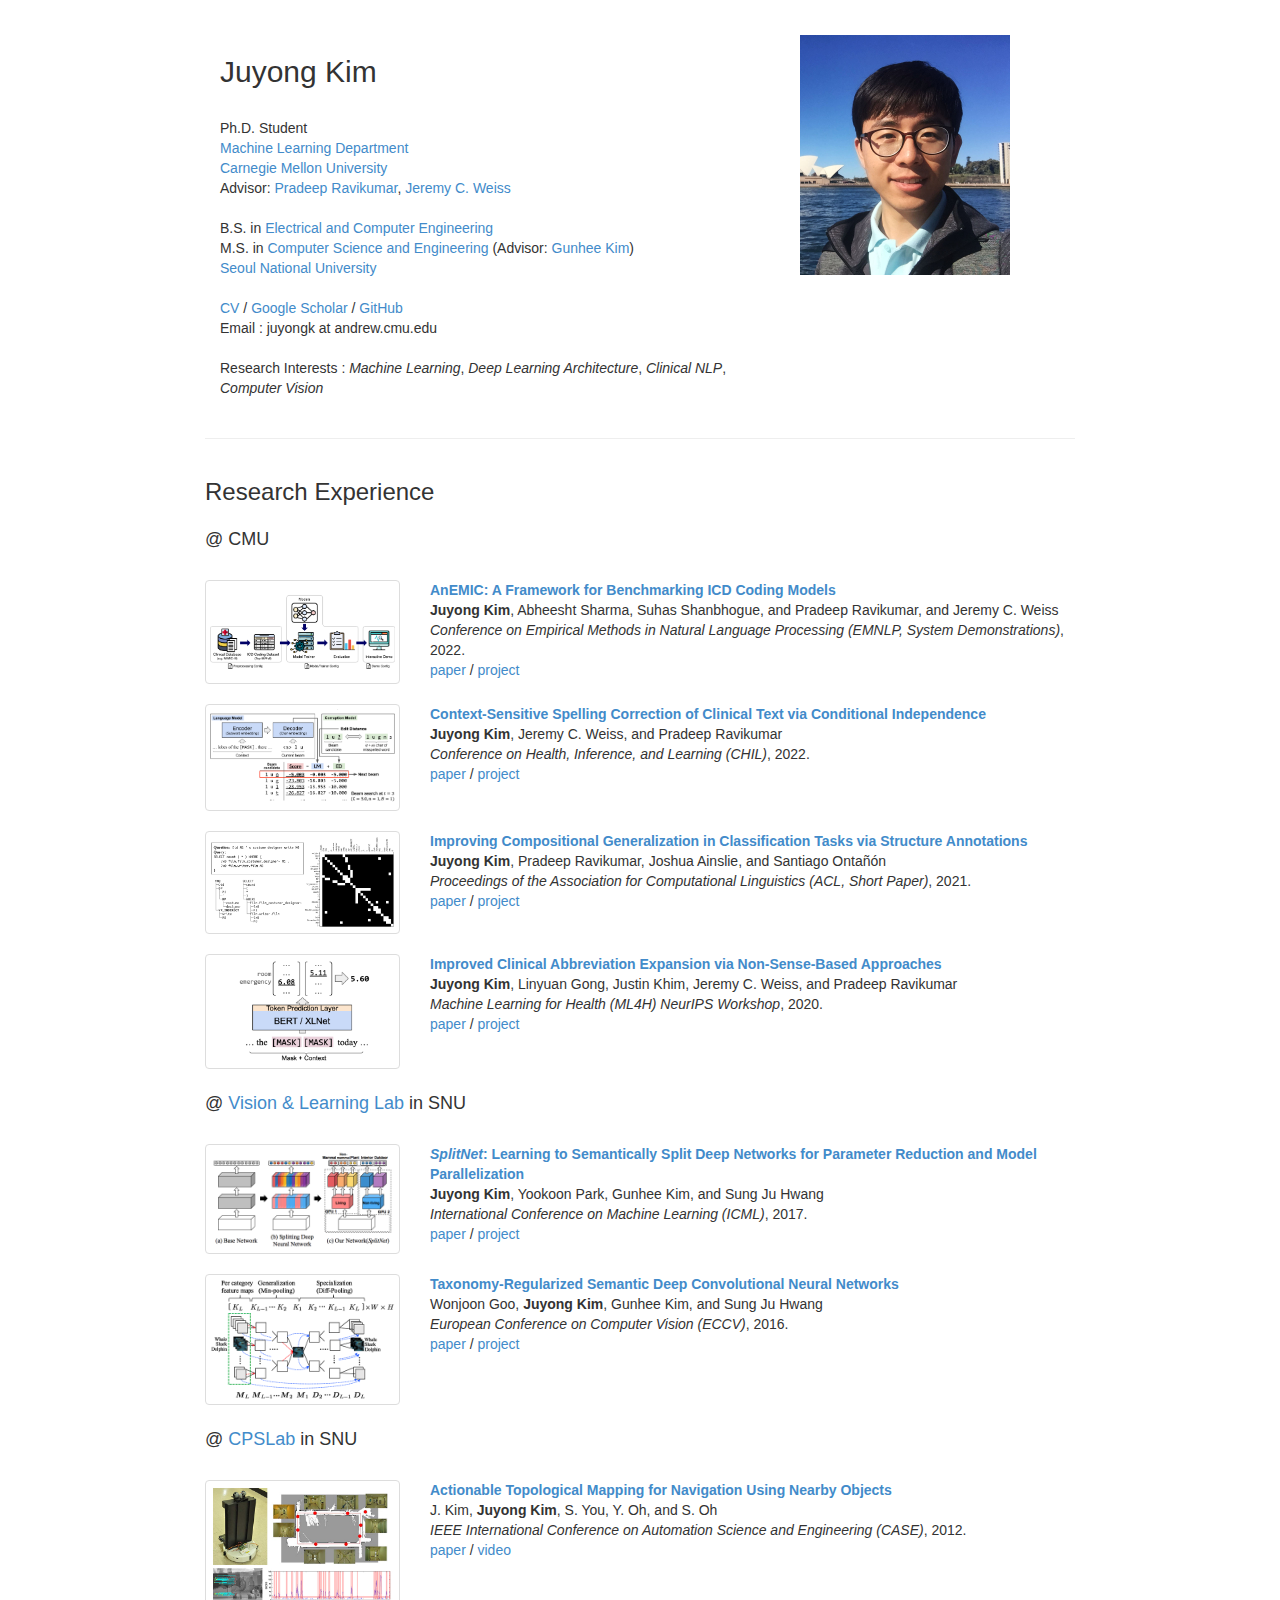
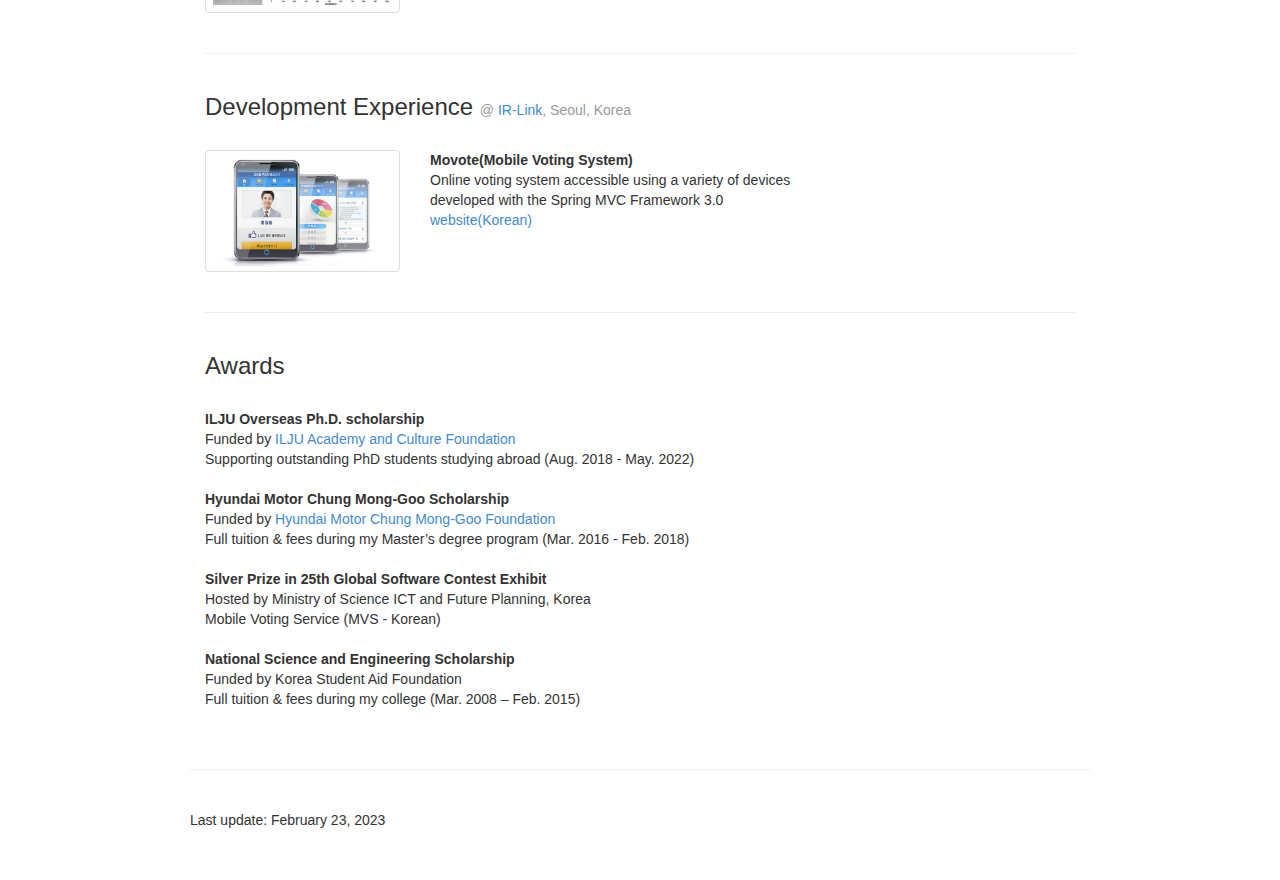
==== commit 3b2d5c76: "Minor edit" ====
--- a/index.html
+++ b/index.html
@@ -47,10 +47,10 @@
 			Ph.D. Student<br>
 			<a href="https://www.ml.cmu.edu/" target="">Machine Learning Department</a><br>
 			<a href="https://www.cmu.edu/" target="_blank">Carnegie Mellon University</a><br>
-			Advisor: <a href="https://www.cs.cmu.edu/~pradeepr/" target="_blank">Prof. Pradeep Ravikumar</a>, <a href="https://www.nlm.nih.gov/research/researchstaff/WeissJeremy.html" target="_blank">Jeremy C. Weiss</a><br>
+			Advisor: <a href="https://www.cs.cmu.edu/~pradeepr/" target="_blank">Pradeep Ravikumar</a>, <a href="https://www.nlm.nih.gov/research/researchstaff/WeissJeremy.html" target="_blank">Jeremy C. Weiss</a><br>
 			<br>
 			B.S. in <a href="http://ece.snu.ac.kr/en" target="_blank">Electrical and Computer Engineering</a><br>
-      M.S. in <a href="http://cse.snu.ac.kr/en" target="_blank">Computer Science and Engineering</a> (Advisor: <a href="http://vision.snu.ac.kr/~gunhee/" target="_blank">Prof. Gunhee Kim</a>)<br>
+      M.S. in <a href="http://cse.snu.ac.kr/en" target="_blank">Computer Science and Engineering</a> (Advisor: <a href="http://vision.snu.ac.kr/~gunhee/" target="_blank">Gunhee Kim</a>)<br>
 			<a href="http://en.snu.ac.kr/" target="_blank">Seoul National University</a><br>
 			<br>
 			<a href="files/JuyongKim_CV_230120.pdf">CV</a> / <a href="https://scholar.google.com/citations?user=tvFPZ9kAAAAJ">Google Scholar</a> / <a href="https://github.com/dalgu90">GitHub</a> <br>
